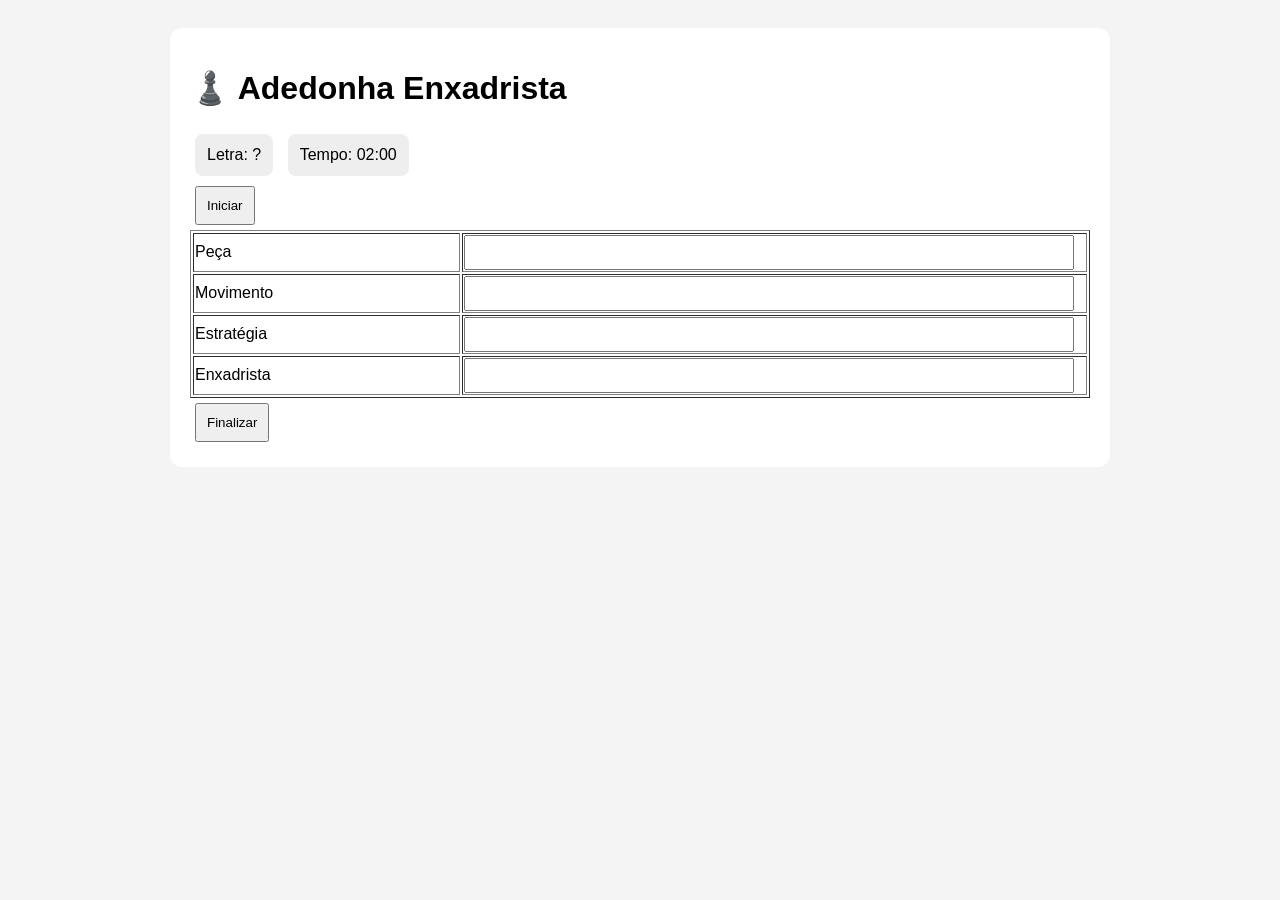
==== Adedonha_Enxadrista_PWA/index.html @ 6d5d9fbd "Add files via upload" ====
<!DOCTYPE html>
<html lang="pt-BR">
<head>
<meta charset="UTF-8">
<meta name="viewport" content="width=device-width, initial-scale=1.0">
<title>Adedonha Enxadrista</title>
<link rel="manifest" href="manifest.json">
<meta name="theme-color" content="#222222">
<style>
body{font-family:Arial,sans-serif;background:#f4f4f4;padding:20px}
.container{max-width:900px;margin:auto;background:#fff;padding:20px;border-radius:12px}
.box{display:inline-block;background:#eee;padding:12px;margin:5px;border-radius:8px}
input{width:95%;padding:8px}.btn{padding:10px;margin:5px}
</style>
</head>
<body>
<div class="container">
<h1>♟️ Adedonha Enxadrista</h1>
<div class="box">Letra: <span id="letra">?</span></div>
<div class="box">Tempo: <span id="tempo">02:00</span></div>
<br><button class="btn" onclick="iniciar()">Iniciar</button>
<table border="1" width="100%">
<tr><td>Peça</td><td><input id="peca"></td></tr>
<tr><td>Movimento</td><td><input id="mov"></td></tr>
<tr><td>Estratégia</td><td><input id="est"></td></tr>
<tr><td>Enxadrista</td><td><input id="enj"></td></tr>
</table>
<button class="btn" onclick="finalizar()">Finalizar</button>
<div id="res"></div>
<button id="installBtn" style="display:none">Instalar App</button>
</div>
<script>
let letras="ABCDEFGHIJKLMNOPQRSTUVWXYZ".split('');let t=120,c;
function iniciar(){document.getElementById('letra').innerText=letras[Math.floor(Math.random()*26)];
clearInterval(c);t=120;c=setInterval(()=>{t--;document.getElementById('tempo').innerText=("0"+Math.floor(t/60)).slice(-2)+":"+("0"+t%60).slice(-2);},1000);}
function finalizar(){document.getElementById('res').innerHTML="Atividade concluída!";}
if('serviceWorker' in navigator){navigator.serviceWorker.register('service-worker.js');}
let deferredPrompt;
window.addEventListener('beforeinstallprompt',(e)=>{e.preventDefault();deferredPrompt=e;installBtn.style.display='block';});
installBtn.addEventListener('click',async()=>{if(deferredPrompt){deferredPrompt.prompt();}});
</script>
</body></html>
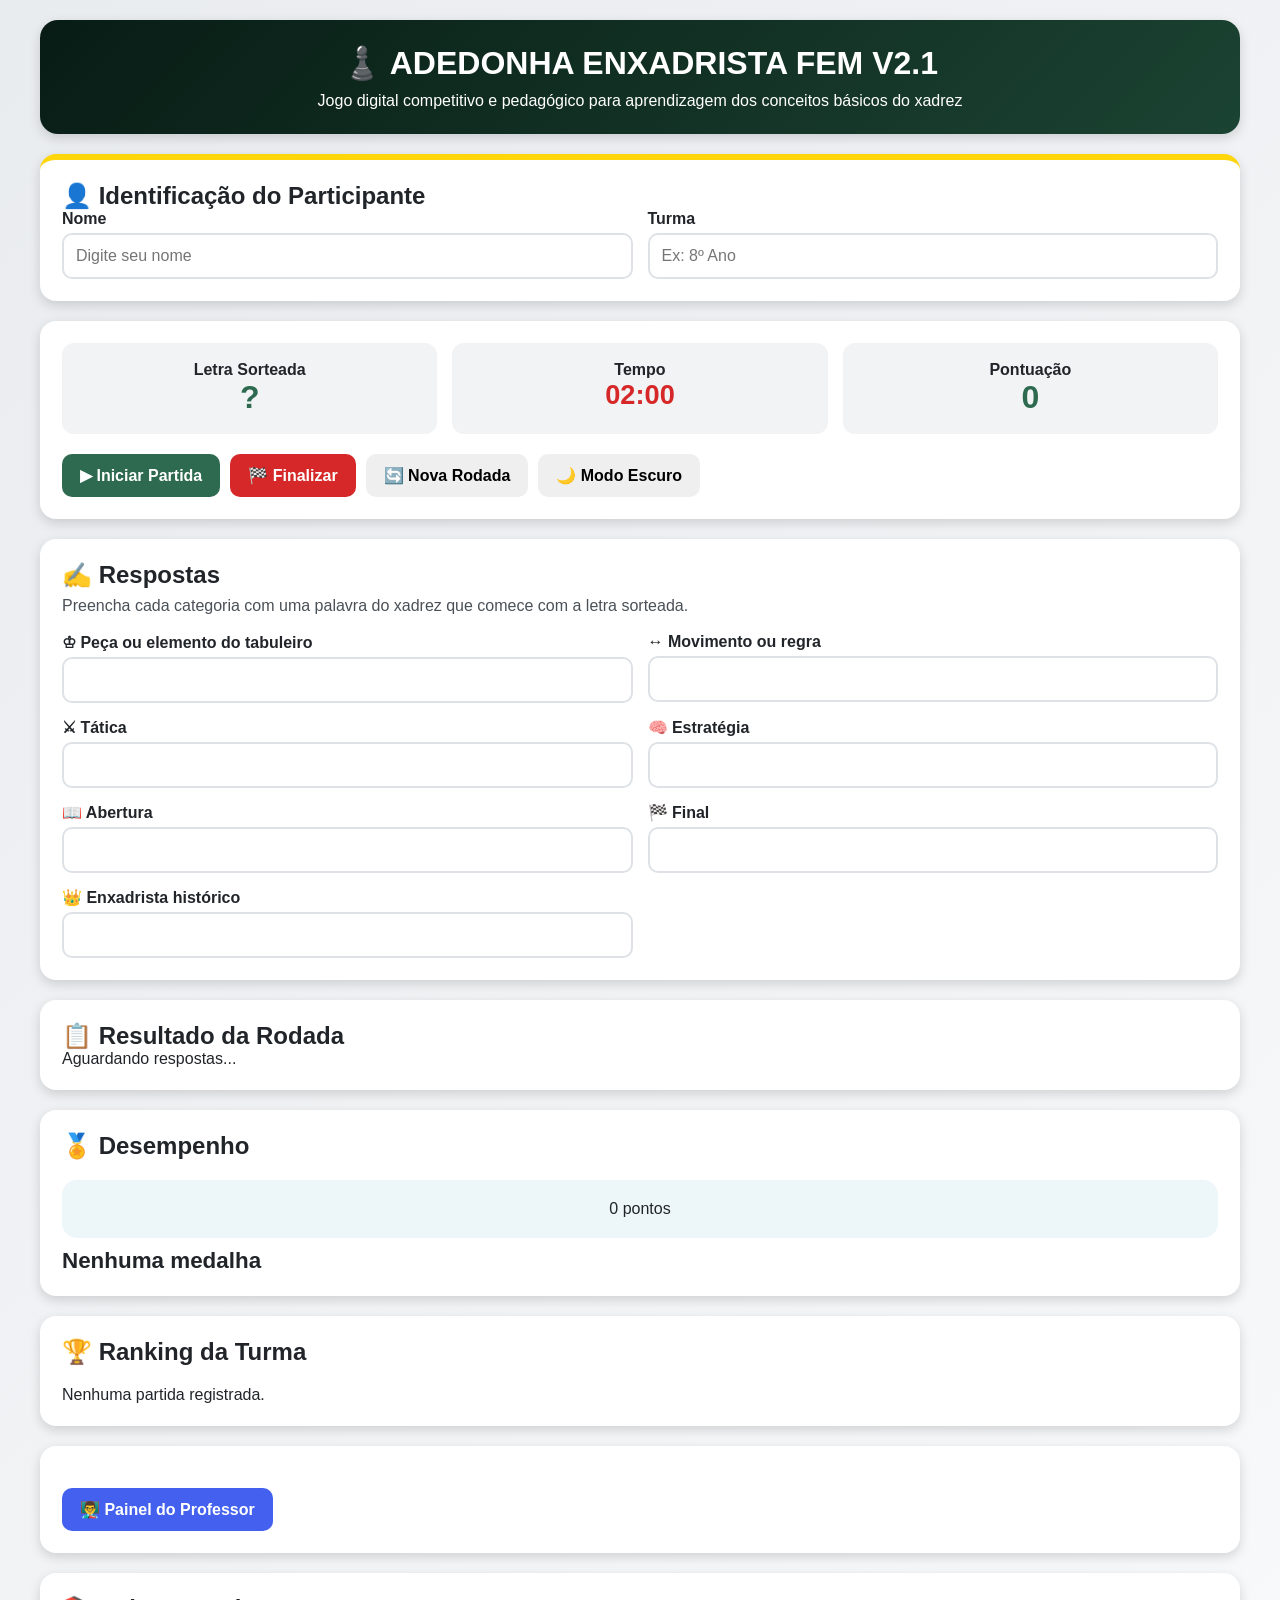
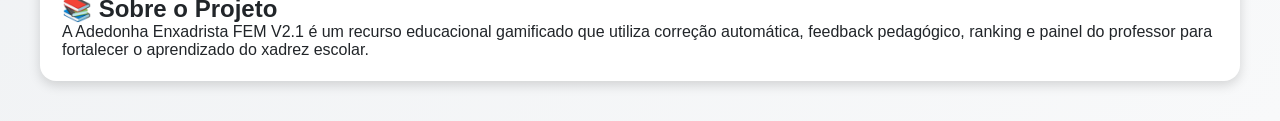
==== commit 608ffae2: "Add files via upload" ====
--- a/Adedonha_Enxadrista_PWA/index.html
+++ b/Adedonha_Enxadrista_PWA/index.html
@@ -3,40 +3,121 @@
 <head>
 <meta charset="UTF-8">
 <meta name="viewport" content="width=device-width, initial-scale=1.0">
-<title>Adedonha Enxadrista</title>
+<title>♟️ Adedonha Enxadrista FEM V2.1</title>
+<link rel="stylesheet" href="styles.css">
 <link rel="manifest" href="manifest.json">
-<meta name="theme-color" content="#222222">
-<style>
-body{font-family:Arial,sans-serif;background:#f4f4f4;padding:20px}
-.container{max-width:900px;margin:auto;background:#fff;padding:20px;border-radius:12px}
-.box{display:inline-block;background:#eee;padding:12px;margin:5px;border-radius:8px}
-input{width:95%;padding:8px}.btn{padding:10px;margin:5px}
-</style>
+<meta name="theme-color" content="#1b4332">
+<link rel="apple-touch-icon" href="icon-192.png">
 </head>
 <body>
 <div class="container">
-<h1>♟️ Adedonha Enxadrista</h1>
-<div class="box">Letra: <span id="letra">?</span></div>
-<div class="box">Tempo: <span id="tempo">02:00</span></div>
-<br><button class="btn" onclick="iniciar()">Iniciar</button>
-<table border="1" width="100%">
-<tr><td>Peça</td><td><input id="peca"></td></tr>
-<tr><td>Movimento</td><td><input id="mov"></td></tr>
-<tr><td>Estratégia</td><td><input id="est"></td></tr>
-<tr><td>Enxadrista</td><td><input id="enj"></td></tr>
-</table>
-<button class="btn" onclick="finalizar()">Finalizar</button>
-<div id="res"></div>
-<button id="installBtn" style="display:none">Instalar App</button>
+<header>
+<h1>♟️ ADEDONHA ENXADRISTA FEM V2.1</h1>
+<p>Jogo digital competitivo e pedagógico para aprendizagem dos conceitos básicos do xadrez</p>
+</header>
+
+<section class="card destaque">
+<h2>👤 Identificação do Participante</h2>
+<div class="form-grid">
+<div class="campo"><label>Nome</label><input type="text" id="nomeJogador" placeholder="Digite seu nome"></div>
+<div class="campo"><label>Turma</label><input type="text" id="turmaJogador" placeholder="Ex: 8º Ano"></div>
 </div>
+</section>
+
+<section class="card">
+<div class="info-jogo">
+<div class="info-box">Letra Sorteada<div class="letra-sorteada" id="letraSorteada">?</div></div>
+<div class="info-box">Tempo<div class="cronometro" id="cronometro">02:00</div></div>
+<div class="info-box">Pontuação<div class="letra-sorteada" id="pontuacaoAtual">0</div></div>
+</div>
+<div class="botoes">
+<button class="btn-iniciar" onclick="iniciarPartida()">▶ Iniciar Partida</button>
+<button class="btn-finalizar" onclick="finalizarPartida()">🏁 Finalizar</button>
+<button onclick="reiniciarPartida()">🔄 Nova Rodada</button>
+<button onclick="alternarModoEscuro()">🌙 Modo Escuro</button>
+<button id="installBtn" style="display:none">📲 Instalar App</button>
+</div>
+</section>
+
+<section class="card">
+<h2>✍️ Respostas</h2>
+<p class="orientacao">Preencha cada categoria com uma palavra do xadrez que comece com a letra sorteada.</p>
+<div class="form-grid">
+<div class="campo"><label>♔ Peça ou elemento do tabuleiro</label><input id="respostaPeca" autocomplete="off"></div>
+<div class="campo"><label>↔ Movimento ou regra</label><input id="respostaMovimento" autocomplete="off"></div>
+<div class="campo"><label>⚔ Tática</label><input id="respostaTatica" autocomplete="off"></div>
+<div class="campo"><label>🧠 Estratégia</label><input id="respostaEstrategia" autocomplete="off"></div>
+<div class="campo"><label>📖 Abertura</label><input id="respostaAbertura" autocomplete="off"></div>
+<div class="campo"><label>🏁 Final</label><input id="respostaFinal" autocomplete="off"></div>
+<div class="campo"><label>👑 Enxadrista histórico</label><input id="respostaEnxadrista" autocomplete="off"></div>
+</div>
+</section>
+
+<section class="card campeao" id="telaCampeao" style="display:none"></section>
+
+<section class="card">
+<h2>📋 Resultado da Rodada</h2>
+<div id="resultadoRodada">Aguardando respostas...</div>
+</section>
+
+<section class="card">
+<h2>🏅 Desempenho</h2>
+<div class="pontuacao" id="painelPontuacao">0 pontos</div>
+<div class="medalha" id="medalhaJogador">Nenhuma medalha</div>
+</section>
+
+<section class="card">
+<h2>🏆 Ranking da Turma</h2>
+<div class="ranking" id="rankingTurma">Nenhuma partida registrada.</div>
+</section>
+
+<section class="card">
+<div class="botoes">
+<button class="btn-professor" onclick="abrirPainelProfessor()">👨‍🏫 Painel do Professor</button>
+</div>
+<div id="painelProfessor">
+<h2>📊 Estatísticas da Turma</h2>
+<div class="estatisticas">
+<div class="estatistica-card"><h3 id="totalPartidas">0</h3><p>Partidas</p></div>
+<div class="estatistica-card"><h3 id="mediaTurma">0</h3><p>Média</p></div>
+<div class="estatistica-card"><h3 id="maiorPontuacao">0</h3><p>Maior Pontuação</p></div>
+<div class="estatistica-card"><h3 id="participantes">0</h3><p>Participantes</p></div>
+</div>
+<h2>📈 Desempenho real por Categoria</h2>
+<div id="estatisticasCategorias"></div>
+<div class="botoes">
+<button class="btn-exportar" onclick="exportarCSV()">📄 Exportar CSV</button>
+<button class="btn-exportar" onclick="exportarJSON()">💾 Exportar JSON</button>
+<button class="btn-finalizar" onclick="limparHistorico()">🗑 Limpar Histórico</button>
+</div>
+</div>
+</section>
+
+<section class="card">
+<h2>📚 Sobre o Projeto</h2>
+<p>A Adedonha Enxadrista FEM V2.1 é um recurso educacional gamificado que utiliza correção automática, feedback pedagógico, ranking e painel do professor para fortalecer o aprendizado do xadrez escolar.</p>
+</section>
+</div>
+
+<script src="banco-termos.js"></script>
+<script src="app.js"></script>
 <script>
-let letras="ABCDEFGHIJKLMNOPQRSTUVWXYZ".split('');let t=120,c;
-function iniciar(){document.getElementById('letra').innerText=letras[Math.floor(Math.random()*26)];
-clearInterval(c);t=120;c=setInterval(()=>{t--;document.getElementById('tempo').innerText=("0"+Math.floor(t/60)).slice(-2)+":"+("0"+t%60).slice(-2);},1000);}
-function finalizar(){document.getElementById('res').innerHTML="Atividade concluída!";}
-if('serviceWorker' in navigator){navigator.serviceWorker.register('service-worker.js');}
+if ('serviceWorker' in navigator) {
+  window.addEventListener('load', () => navigator.serviceWorker.register('service-worker.js'));
+}
 let deferredPrompt;
-window.addEventListener('beforeinstallprompt',(e)=>{e.preventDefault();deferredPrompt=e;installBtn.style.display='block';});
-installBtn.addEventListener('click',async()=>{if(deferredPrompt){deferredPrompt.prompt();}});
+window.addEventListener('beforeinstallprompt', (e)=>{
+  e.preventDefault();
+  deferredPrompt = e;
+  const btn = document.getElementById('installBtn');
+  if(btn) btn.style.display = 'inline-block';
+});
+document.getElementById('installBtn')?.addEventListener('click', async ()=>{
+  if(!deferredPrompt) return;
+  deferredPrompt.prompt();
+  await deferredPrompt.userChoice;
+  deferredPrompt = null;
+});
 </script>
-</body></html>+</body>
+</html>
--- a/Adedonha_Enxadrista_PWA/styles.css
+++ b/Adedonha_Enxadrista_PWA/styles.css
@@ -0,0 +1,17 @@
+/* ADEDONHA ENXADRISTA FEM V2.1 */
+:root{--cor-primaria:#1b4332;--cor-secundaria:#2d6a4f;--cor-destaque:#ffd60a;--cor-clara:#f8f9fa;--cor-escura:#212529;--cor-sucesso:#2ecc71;--cor-erro:#e63946;--cor-alerta:#ffb703;--sombra:0 4px 12px rgba(0,0,0,.15)}
+*{margin:0;padding:0;box-sizing:border-box}
+body{font-family:Arial,Helvetica,sans-serif;background:linear-gradient(135deg,#e9ecef,#f8f9fa);color:var(--cor-escura);min-height:100vh;padding:20px}
+.container{max-width:1200px;margin:auto}
+header{background:linear-gradient(135deg,#081c15,var(--cor-primaria));color:white;padding:24px;border-radius:18px;box-shadow:var(--sombra);margin-bottom:20px;text-align:center}
+header h1{font-size:2rem;margin-bottom:10px}.card{background:white;padding:22px;border-radius:16px;box-shadow:var(--sombra);margin-bottom:20px}.destaque{border-top:6px solid var(--cor-destaque)}
+.info-jogo{display:grid;grid-template-columns:repeat(auto-fit,minmax(180px,1fr));gap:15px;margin-bottom:20px}.info-box{background:#f1f3f5;padding:18px;border-radius:12px;text-align:center;font-weight:bold}.letra-sorteada{font-size:2rem;color:var(--cor-secundaria)}.cronometro{font-size:1.7rem;color:#d62828}
+.form-grid{display:grid;grid-template-columns:1fr 1fr;gap:15px}.campo{display:flex;flex-direction:column}.campo label{font-weight:bold;margin-bottom:5px}.campo input{padding:12px;border:2px solid #dee2e6;border-radius:10px;font-size:1rem;transition:.3s}.campo input:focus{outline:none;border-color:var(--cor-secundaria);box-shadow:0 0 0 3px rgba(45,106,79,.12)}
+.orientacao{margin:8px 0 18px;color:#495057}.botoes{display:flex;flex-wrap:wrap;gap:10px;margin-top:20px}button{border:none;cursor:pointer;padding:12px 18px;border-radius:10px;font-size:1rem;font-weight:bold;transition:.25s}.btn-iniciar{background:var(--cor-secundaria);color:white}.btn-finalizar{background:#d62828;color:white}.btn-professor{background:#4361ee;color:white}.btn-exportar{background:#ffb703;color:black}button:hover{transform:translateY(-2px);filter:brightness(.98)}
+.feedback{margin-top:10px;padding:12px;border-left:5px solid #ccc;background:#fff;border-radius:8px}.correto{color:var(--cor-sucesso);font-weight:bold}.errado{color:var(--cor-erro);font-weight:bold}.aviso{color:#d97706;font-weight:bold}.pontuacao{margin-top:20px;padding:20px;background:#edf6f9;border-radius:15px;text-align:center}.pontuacao h2{font-size:2rem}.medalha{font-size:1.4rem;margin-top:10px;font-weight:bold}.bronze{color:#cd7f32}.prata{color:#909090}.ouro{color:#d4a300}.grandemestre{color:#ff8800}
+.campeao{text-align:center;background:linear-gradient(135deg,#fff3bf,#ffffff);border:3px solid var(--cor-destaque)}.campeao h1{font-size:2.3rem;color:#7c4d00}.campeao .placar{font-size:2rem;font-weight:bold;margin:10px 0}
+.ranking{margin-top:20px;overflow-x:auto}.ranking table{width:100%;border-collapse:collapse}.ranking th{background:var(--cor-secundaria);color:white;padding:10px}.ranking td{padding:10px;border-bottom:1px solid #ddd;text-align:center}
+#painelProfessor{display:none;margin-top:20px}.estatisticas{display:grid;grid-template-columns:repeat(auto-fit,minmax(200px,1fr));gap:15px;margin:15px 0}.estatistica-card{background:white;padding:20px;border-radius:12px;box-shadow:var(--sombra);text-align:center}.estatistica-card h3{font-size:2rem;color:var(--cor-secundaria)}
+.barra{height:28px;background:#dee2e6;border-radius:20px;overflow:hidden;margin:8px 0 15px}.barra-interna{height:100%;background:#2d6a4f;color:white;font-weight:bold;text-align:center;line-height:28px;min-width:38px}
+.dark-mode{background:#121212;color:white}.dark-mode .card{background:#1e1e1e}.dark-mode input{background:#2c2c2c;color:white;border-color:#555}.dark-mode .feedback{background:#2c2c2c}.dark-mode .info-box{background:#2c2c2c}.dark-mode .pontuacao{background:#1f3030}.dark-mode .campeao{background:#2b2510}
+@media(max-width:768px){body{padding:10px}.form-grid{grid-template-columns:1fr}header h1{font-size:1.45rem}.letra-sorteada{font-size:1.6rem}.botoes button{width:100%}}
